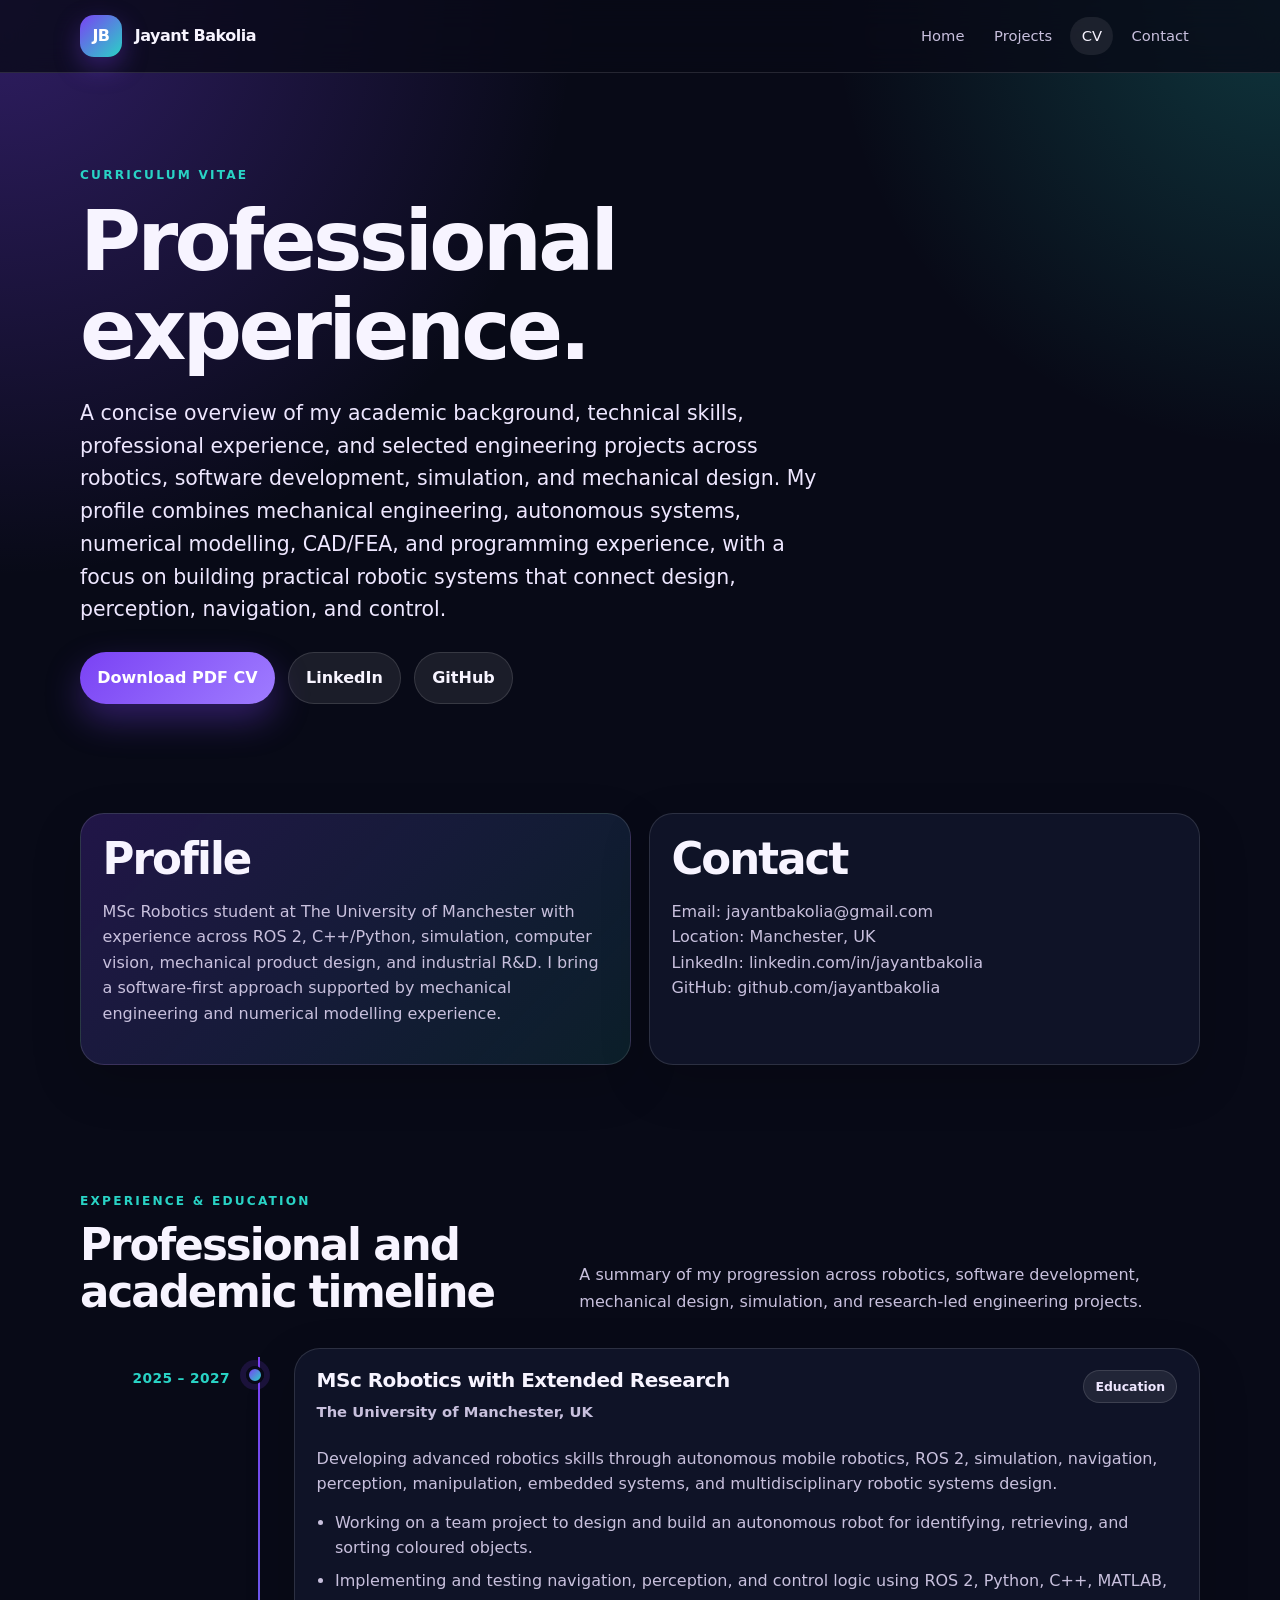
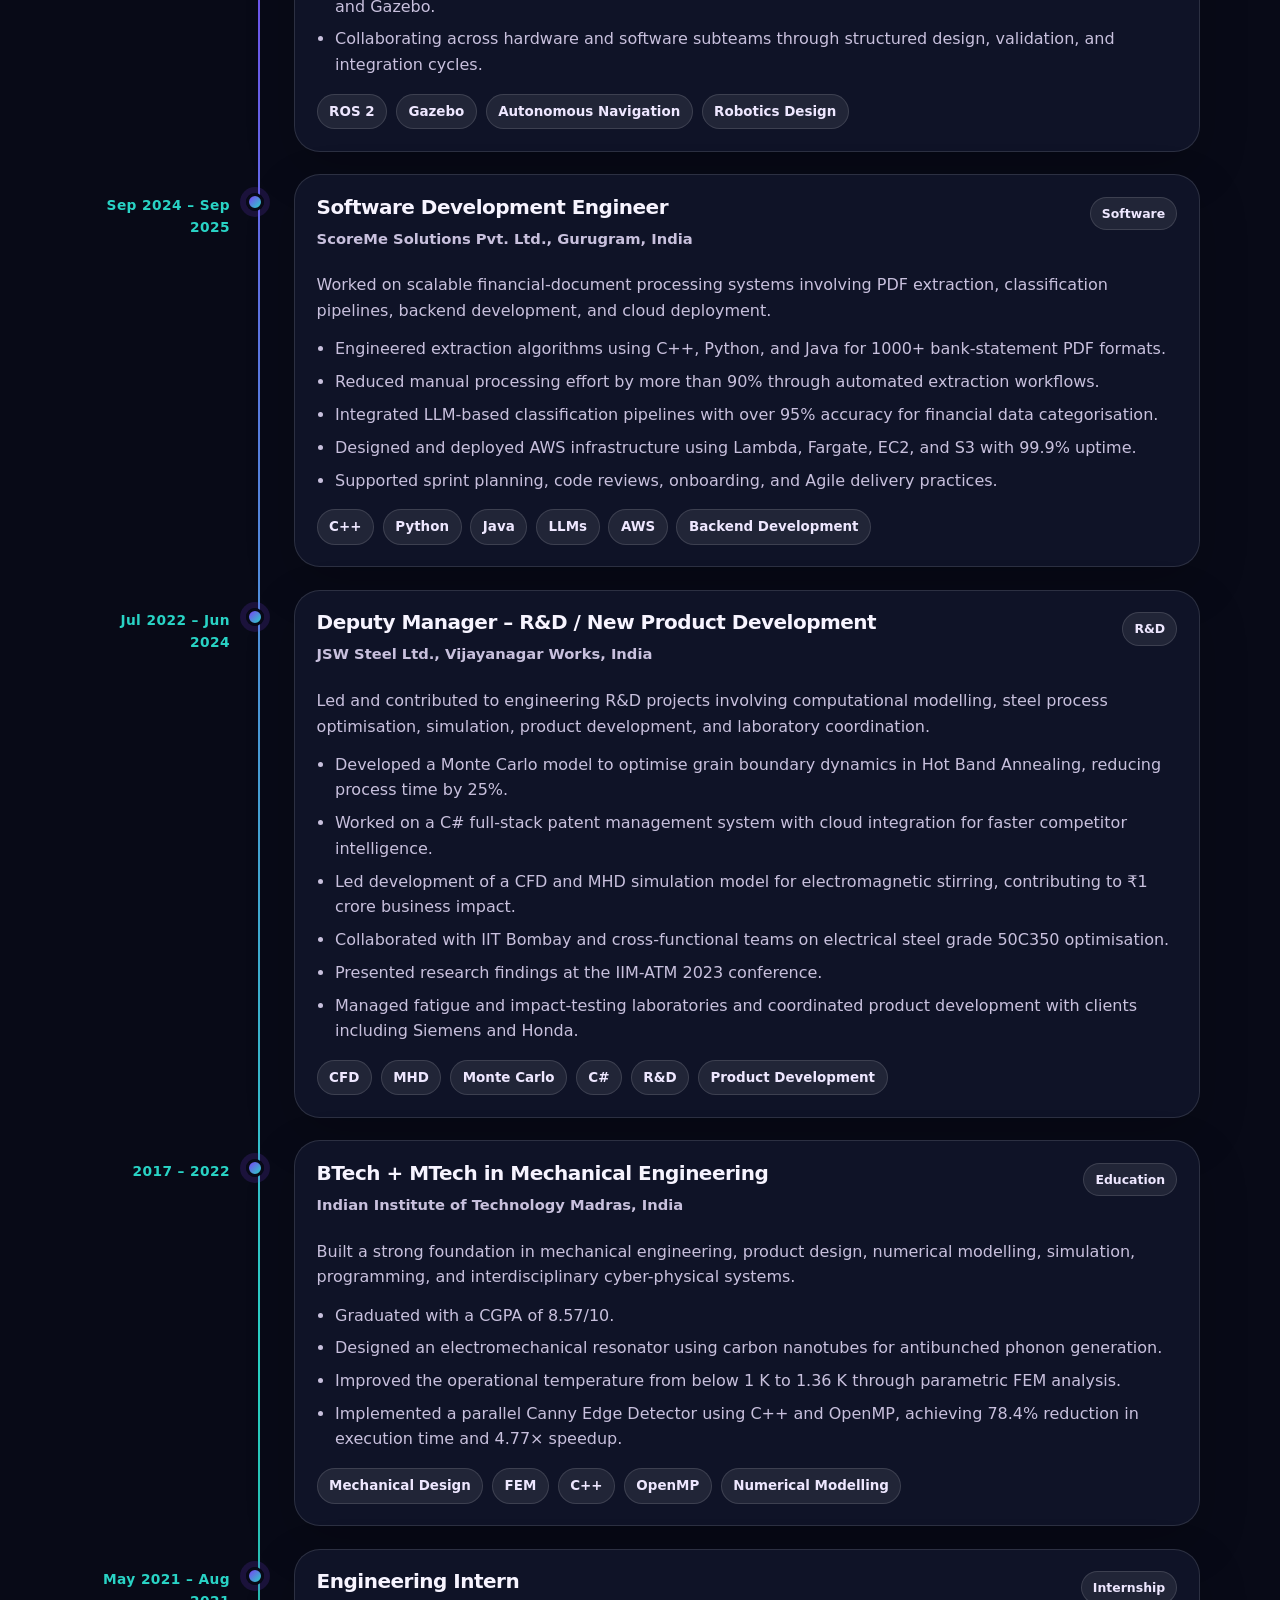
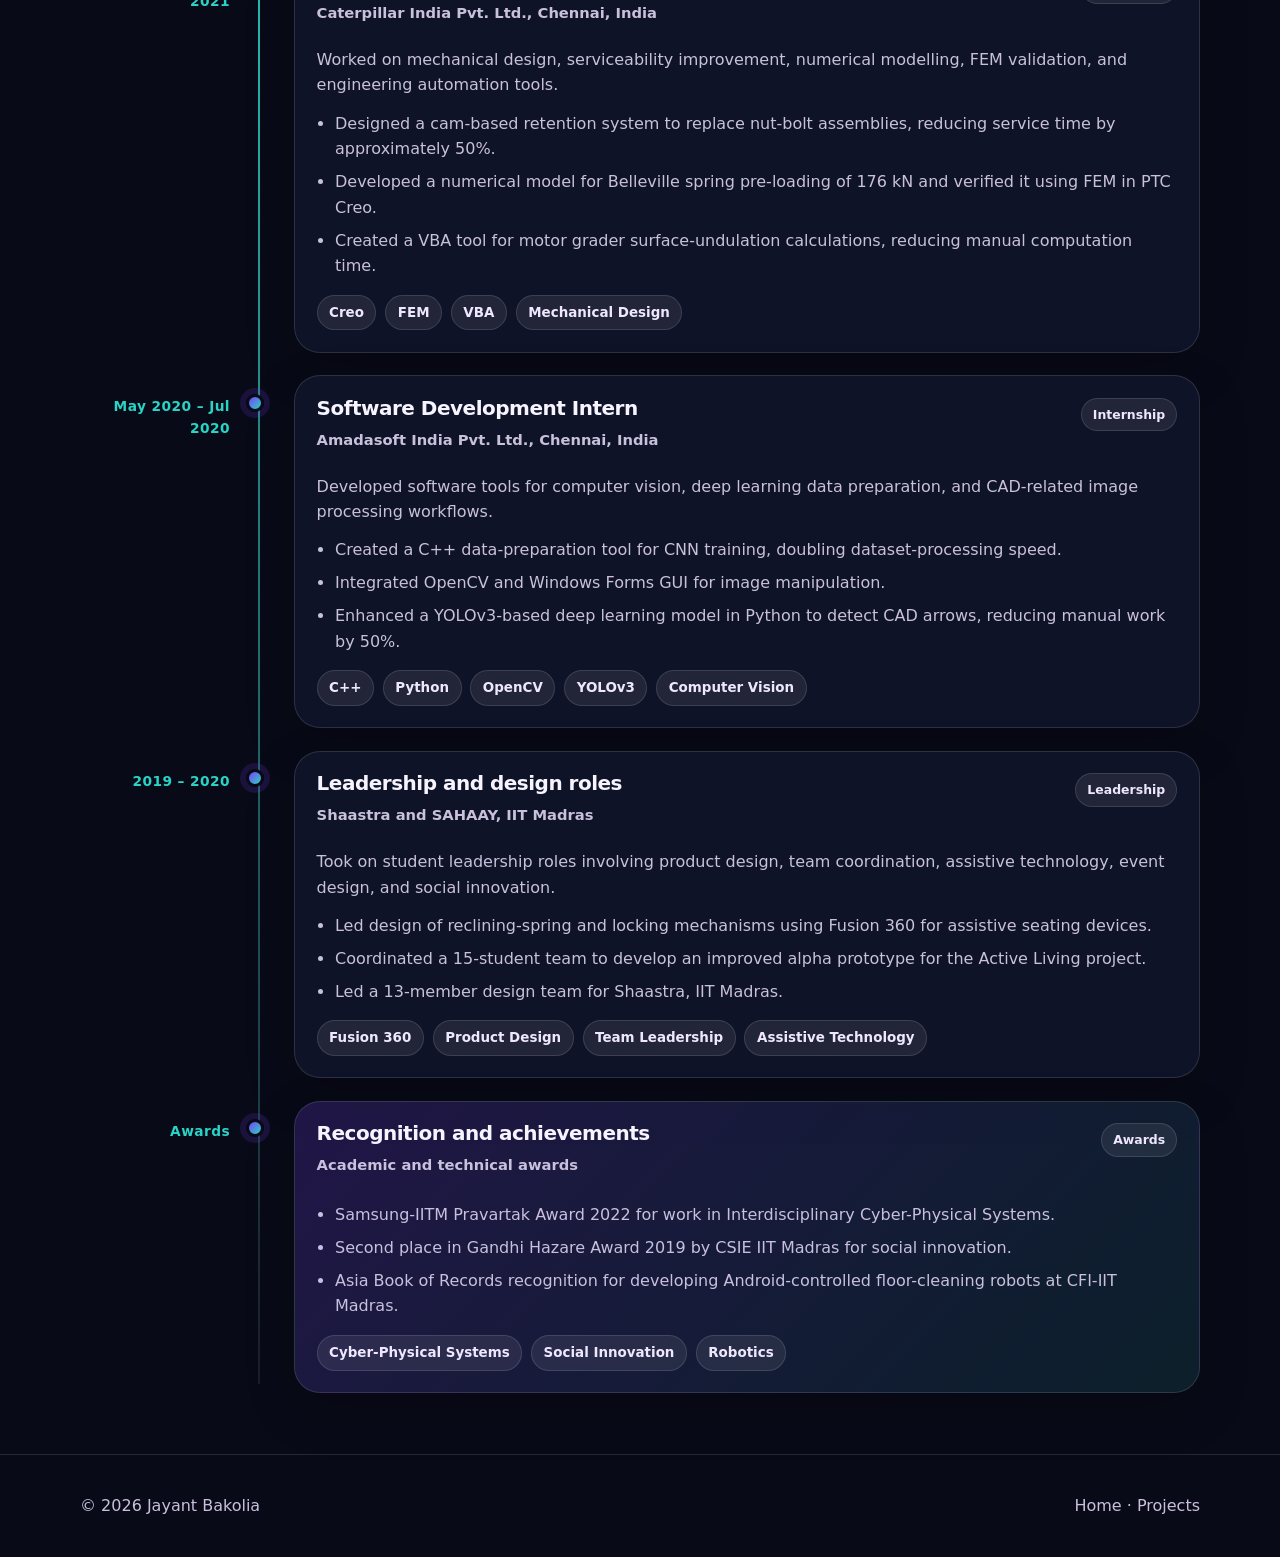
==== cv.html @ ffa07dc7 "Deploy final CPD portfolio website" ====
<!doctype html>
<html lang="en">
<head>
  <meta charset="utf-8" />
  <meta name="viewport" content="width=device-width, initial-scale=1" />
  <title>CV | Jayant Bakolia</title>
  <meta name="description" content="CV summary for Jayant Bakolia: MSc Robotics, ROS 2, C++, Python, simulation, mechanical engineering, and software development." />
  <link rel="stylesheet" href="assets/css/styles.css" />
</head>
<body>
  <a class="skip-link" href="#main">Skip to content</a>
  <header class="site-header"><div class="container navbar"><a class="brand" href="index.html"><span class="brand-mark">JB</span><span>Jayant Bakolia</span></a><button class="mobile-toggle" data-menu-toggle aria-expanded="false" aria-label="Open menu">Menu</button><nav class="nav-links" data-nav><a href="index.html">Home</a><a href="projects.html">Projects</a><a class="active" href="cv.html">CV</a><a href="index.html#contact">Contact</a></nav></div></header>
  <main id="main">
    <section class="hero"><div class="container"><p class="eyebrow">Curriculum Vitae</p><h1>Professional experience.</h1>
      <p class="lead">A concise overview of my academic background, technical skills, professional experience, and selected engineering projects across robotics, software development, simulation, and mechanical design. My profile combines mechanical engineering, autonomous systems, numerical modelling, CAD/FEA, and programming experience, with a focus on building practical robotic systems that connect design, perception, navigation, and control.</p>
      <div class="hero-actions">
        <a class="btn primary" href="assets/docs/Resume.pdf">Download PDF CV</a>
        <a class="btn secondary" href="https://www.linkedin.com/in/jayantbakolia" target="_blank" rel="noopener">LinkedIn</a>
        <a class="btn secondary" href="https://github.com/jazz1511" target="_blank" rel="noopener">GitHub</a>
      </div>
    </div></section>

    <section class="section"><div class="container grid two">
      <article class="card highlight"><h2>Profile</h2><p>MSc Robotics student at The University of Manchester with experience across ROS 2, C++/Python, simulation, computer vision, mechanical product design, and industrial R&D. I bring a software-first approach supported by mechanical engineering and numerical modelling experience.</p></article>
      <article class="card"><h2>Contact</h2><p>Email: <a href="mailto:jayantbakolia@gmail.com">jayantbakolia@gmail.com</a><br>Location: Manchester, UK<br>LinkedIn: <a href="https://www.linkedin.com/in/jayantbakolia" target="_blank" rel="noopener">linkedin.com/in/jayantbakolia</a><br>GitHub: <a href="https://github.com/jayantbakolia" target="_blank" rel="noopener">github.com/jayantbakolia</a></p></article>
    </div></section>

    <section class="section" id="timeline">
      <div class="container">
        <div class="section-header">
          <div>
            <p class="eyebrow">Experience & education</p>
            <h2>Professional and academic timeline</h2>
          </div>
          <p>
            A summary of my progression across robotics, software development,
            mechanical design, simulation, and research-led engineering projects.
          </p>
        </div>

        <div class="timeline-enhanced">

          <article class="timeline-entry">
            <div class="timeline-date">2025 – 2027</div>
            <div class="timeline-dot"></div>
            <div class="timeline-card">
              <div class="timeline-top">
                <div>
                  <h3>MSc Robotics with Extended Research</h3>
                  <p class="timeline-org">The University of Manchester, UK</p>
                </div>
                <span class="timeline-type">Education</span>
              </div>

              <p>
                Developing advanced robotics skills through autonomous mobile robotics,
                ROS 2, simulation, navigation, perception, manipulation, embedded systems,
                and multidisciplinary robotic systems design.
              </p>

              <ul>
                <li>Working on a team project to design and build an autonomous robot for identifying, retrieving, and sorting coloured objects.</li>
                <li>Implementing and testing navigation, perception, and control logic using ROS 2, Python, C++, MATLAB, and Gazebo.</li>
                <li>Collaborating across hardware and software subteams through structured design, validation, and integration cycles.</li>
              </ul>

              <div class="tag-list">
                <span class="tag">ROS 2</span>
                <span class="tag">Gazebo</span>
                <span class="tag">Autonomous Navigation</span>
                <span class="tag">Robotics Design</span>
              </div>
            </div>
          </article>

          <article class="timeline-entry">
            <div class="timeline-date">Sep 2024 – Sep 2025</div>
            <div class="timeline-dot"></div>
            <div class="timeline-card">
              <div class="timeline-top">
                <div>
                  <h3>Software Development Engineer</h3>
                  <p class="timeline-org">ScoreMe Solutions Pvt. Ltd., Gurugram, India</p>
                </div>
                <span class="timeline-type">Software</span>
              </div>

              <p>
                Worked on scalable financial-document processing systems involving PDF
                extraction, classification pipelines, backend development, and cloud deployment.
              </p>

              <ul>
                <li>Engineered extraction algorithms using C++, Python, and Java for 1000+ bank-statement PDF formats.</li>
                <li>Reduced manual processing effort by more than 90% through automated extraction workflows.</li>
                <li>Integrated LLM-based classification pipelines with over 95% accuracy for financial data categorisation.</li>
                <li>Designed and deployed AWS infrastructure using Lambda, Fargate, EC2, and S3 with 99.9% uptime.</li>
                <li>Supported sprint planning, code reviews, onboarding, and Agile delivery practices.</li>
              </ul>

              <div class="tag-list">
                <span class="tag">C++</span>
                <span class="tag">Python</span>
                <span class="tag">Java</span>
                <span class="tag">LLMs</span>
                <span class="tag">AWS</span>
                <span class="tag">Backend Development</span>
              </div>
            </div>
          </article>

          <article class="timeline-entry">
            <div class="timeline-date">Jul 2022 – Jun 2024</div>
            <div class="timeline-dot"></div>
            <div class="timeline-card">
              <div class="timeline-top">
                <div>
                  <h3>Deputy Manager – R&D / New Product Development</h3>
                  <p class="timeline-org">JSW Steel Ltd., Vijayanagar Works, India</p>
                </div>
                <span class="timeline-type">R&D</span>
              </div>

              <p>
                Led and contributed to engineering R&D projects involving computational
                modelling, steel process optimisation, simulation, product development,
                and laboratory coordination.
              </p>

              <ul>
                <li>Developed a Monte Carlo model to optimise grain boundary dynamics in Hot Band Annealing, reducing process time by 25%.</li>
                <li>Worked on a C# full-stack patent management system with cloud integration for faster competitor intelligence.</li>
                <li>Led development of a CFD and MHD simulation model for electromagnetic stirring, contributing to ₹1 crore business impact.</li>
                <li>Collaborated with IIT Bombay and cross-functional teams on electrical steel grade 50C350 optimisation.</li>
                <li>Presented research findings at the IIM-ATM 2023 conference.</li>
                <li>Managed fatigue and impact-testing laboratories and coordinated product development with clients including Siemens and Honda.</li>
              </ul>

              <div class="tag-list">
                <span class="tag">CFD</span>
                <span class="tag">MHD</span>
                <span class="tag">Monte Carlo</span>
                <span class="tag">C#</span>
                <span class="tag">R&D</span>
                <span class="tag">Product Development</span>
              </div>
            </div>
          </article>

          <article class="timeline-entry">
            <div class="timeline-date">2017 – 2022</div>
            <div class="timeline-dot"></div>
            <div class="timeline-card">
              <div class="timeline-top">
                <div>
                  <h3>BTech + MTech in Mechanical Engineering</h3>
                  <p class="timeline-org">Indian Institute of Technology Madras, India</p>
                </div>
                <span class="timeline-type">Education</span>
              </div>

              <p>
                Built a strong foundation in mechanical engineering, product design,
                numerical modelling, simulation, programming, and interdisciplinary
                cyber-physical systems.
              </p>

              <ul>
                <li>Graduated with a CGPA of 8.57/10.</li>
                <li>Designed an electromechanical resonator using carbon nanotubes for antibunched phonon generation.</li>
                <li>Improved the operational temperature from below 1 K to 1.36 K through parametric FEM analysis.</li>
                <li>Implemented a parallel Canny Edge Detector using C++ and OpenMP, achieving 78.4% reduction in execution time and 4.77× speedup.</li>
              </ul>

              <div class="tag-list">
                <span class="tag">Mechanical Design</span>
                <span class="tag">FEM</span>
                <span class="tag">C++</span>
                <span class="tag">OpenMP</span>
                <span class="tag">Numerical Modelling</span>
              </div>
            </div>
          </article>

          <article class="timeline-entry">
            <div class="timeline-date">May 2021 – Aug 2021</div>
            <div class="timeline-dot"></div>
            <div class="timeline-card">
              <div class="timeline-top">
                <div>
                  <h3>Engineering Intern</h3>
                  <p class="timeline-org">Caterpillar India Pvt. Ltd., Chennai, India</p>
                </div>
                <span class="timeline-type">Internship</span>
              </div>

              <p>
                Worked on mechanical design, serviceability improvement, numerical modelling,
                FEM validation, and engineering automation tools.
              </p>

              <ul>
                <li>Designed a cam-based retention system to replace nut-bolt assemblies, reducing service time by approximately 50%.</li>
                <li>Developed a numerical model for Belleville spring pre-loading of 176 kN and verified it using FEM in PTC Creo.</li>
                <li>Created a VBA tool for motor grader surface-undulation calculations, reducing manual computation time.</li>
              </ul>

              <div class="tag-list">
                <span class="tag">Creo</span>
                <span class="tag">FEM</span>
                <span class="tag">VBA</span>
                <span class="tag">Mechanical Design</span>
              </div>
            </div>
          </article>

          <article class="timeline-entry">
            <div class="timeline-date">May 2020 – Jul 2020</div>
            <div class="timeline-dot"></div>
            <div class="timeline-card">
              <div class="timeline-top">
                <div>
                  <h3>Software Development Intern</h3>
                  <p class="timeline-org">Amadasoft India Pvt. Ltd., Chennai, India</p>
                </div>
                <span class="timeline-type">Internship</span>
              </div>

              <p>
                Developed software tools for computer vision, deep learning data preparation,
                and CAD-related image processing workflows.
              </p>

              <ul>
                <li>Created a C++ data-preparation tool for CNN training, doubling dataset-processing speed.</li>
                <li>Integrated OpenCV and Windows Forms GUI for image manipulation.</li>
                <li>Enhanced a YOLOv3-based deep learning model in Python to detect CAD arrows, reducing manual work by 50%.</li>
              </ul>

              <div class="tag-list">
                <span class="tag">C++</span>
                <span class="tag">Python</span>
                <span class="tag">OpenCV</span>
                <span class="tag">YOLOv3</span>
                <span class="tag">Computer Vision</span>
              </div>
            </div>
          </article>

          <article class="timeline-entry">
            <div class="timeline-date">2019 – 2020</div>
            <div class="timeline-dot"></div>
            <div class="timeline-card">
              <div class="timeline-top">
                <div>
                  <h3>Leadership and design roles</h3>
                  <p class="timeline-org">Shaastra and SAHAAY, IIT Madras</p>
                </div>
                <span class="timeline-type">Leadership</span>
              </div>

              <p>
                Took on student leadership roles involving product design, team coordination,
                assistive technology, event design, and social innovation.
              </p>

              <ul>
                <li>Led design of reclining-spring and locking mechanisms using Fusion 360 for assistive seating devices.</li>
                <li>Coordinated a 15-student team to develop an improved alpha prototype for the Active Living project.</li>
                <li>Led a 13-member design team for Shaastra, IIT Madras.</li>
              </ul>

              <div class="tag-list">
                <span class="tag">Fusion 360</span>
                <span class="tag">Product Design</span>
                <span class="tag">Team Leadership</span>
                <span class="tag">Assistive Technology</span>
              </div>
            </div>
          </article>

          <article class="timeline-entry">
            <div class="timeline-date">Awards</div>
            <div class="timeline-dot"></div>
            <div class="timeline-card highlight">
              <div class="timeline-top">
                <div>
                  <h3>Recognition and achievements</h3>
                  <p class="timeline-org">Academic and technical awards</p>
                </div>
                <span class="timeline-type">Awards</span>
              </div>

              <ul>
                <li>Samsung-IITM Pravartak Award 2022 for work in Interdisciplinary Cyber-Physical Systems.</li>
                <li>Second place in Gandhi Hazare Award 2019 by CSIE IIT Madras for social innovation.</li>
                <li>Asia Book of Records recognition for developing Android-controlled floor-cleaning robots at CFI-IIT Madras.</li>
              </ul>

              <div class="tag-list">
                <span class="tag">Cyber-Physical Systems</span>
                <span class="tag">Social Innovation</span>
                <span class="tag">Robotics</span>
              </div>
            </div>
          </article>

        </div>
      </div>
    </section>
  
  </main>
  <footer class="footer"><div class="container footer-grid"><span>© 2026 Jayant Bakolia</span><span><a href="index.html">Home</a> · <a href="projects.html">Projects</a></span></div></footer>
  <script src="assets/js/main.js"></script>
</body>
</html>
---- assets/css/styles.css ----
:root {
  --bg: #080A17;
  --panel: #11162B;
  --panel-2: #171D36;
  --text: #F7F4FF;
  --muted: #C8C0DD;
  --soft: #EEE7FF;
  --accent: #7A42F4;
  --accent-2: #29D3C5;
  --accent-3: #FF5C8A;
  --border: rgba(255,255,255,0.12);
  --shadow: 0 24px 70px rgba(0,0,0,0.35);
}

* {
  box-sizing: border-box;
}

html {
  scroll-behavior: smooth;
}

body {
  margin: 0;
  font-family: Inter, ui-sans-serif, system-ui, -apple-system, BlinkMacSystemFont, "Segoe UI", sans-serif;
  background:
    radial-gradient(circle at top left, rgba(122,66,244,0.35), transparent 36rem),
    radial-gradient(circle at top right, rgba(41,211,197,0.22), transparent 28rem),
    var(--bg);
  color: var(--text);
  line-height: 1.6;
}

a {
  color: inherit;
  text-decoration: none;
}

img,
video {
  max-width: 100%;
  display: block;
}

.container {
  width: min(1120px, calc(100% - 40px));
  margin: 0 auto;
}

.skip-link {
  position: absolute;
  left: -999px;
  top: 0;
  background: var(--accent);
  padding: 0.6rem 1rem;
  z-index: 100;
}

.skip-link:focus {
  left: 1rem;
  top: 1rem;
}

/* ================= HEADER ================= */

.site-header {
  position: sticky;
  top: 0;
  z-index: 40;
  backdrop-filter: blur(16px);
  background: rgba(8, 10, 23, 0.78);
  border-bottom: 1px solid var(--border);
}

.navbar {
  display: flex;
  align-items: center;
  justify-content: space-between;
  min-height: 72px;
  gap: 1rem;
}

.brand {
  display: flex;
  align-items: center;
  gap: 0.8rem;
  font-weight: 800;
  letter-spacing: -0.03em;
}

.brand-mark {
  width: 42px;
  height: 42px;
  display: grid;
  place-items: center;
  border-radius: 14px;
  background: linear-gradient(135deg, var(--accent), var(--accent-2));
  color: #fff;
  box-shadow: 0 10px 26px rgba(122,66,244,.35);
}

.nav-links {
  display: flex;
  align-items: center;
  gap: 0.45rem;
  color: var(--muted);
  font-size: 0.92rem;
}

.nav-links a {
  padding: .45rem .7rem;
  border-radius: 999px;
}

.nav-links a:hover,
.nav-links a.active {
  background: rgba(255,255,255,0.08);
  color: var(--text);
}

.mobile-toggle {
  display: none;
  border: 0;
  color: var(--text);
  background: rgba(255,255,255,.08);
  padding: .7rem .8rem;
  border-radius: 12px;
}

/* ================= TYPOGRAPHY ================= */

.eyebrow {
  display: inline-block;
  color: var(--accent-2);
  text-transform: uppercase;
  letter-spacing: .18em;
  font-weight: 800;
  font-size: .76rem;
  margin: 0 0 .7rem;
}

h1,
h2,
h3 {
  line-height: 1.08;
  margin: 0 0 1rem;
  letter-spacing: -0.045em;
}

h1 {
  font-size: clamp(3rem, 6.5vw, 5.4rem);
  max-width: 900px;
}

h2 {
  font-size: clamp(2rem, 3.4vw, 3rem);
  max-width: 560px;
}

h3 {
  font-size: 1.25rem;
  letter-spacing: -0.025em;
}

.lead {
  color: var(--soft);
  font-size: clamp(1.05rem, 1.7vw, 1.28rem);
  max-width: 760px;
}

/* ================= HERO ================= */

.hero {
  padding: 5.5rem 0 3rem;
}

.hero-grid {
  display: grid;
  grid-template-columns: 1.25fr .75fr;
  gap: 3rem;
  align-items: center;
}

.hero-actions,
.card-actions,
.button-row {
  display: flex;
  flex-wrap: wrap;
  gap: .8rem;
  margin-top: 1.6rem;
}

.btn {
  display: inline-flex;
  align-items: center;
  justify-content: center;
  gap: .5rem;
  min-height: 44px;
  padding: .78rem 1.08rem;
  border-radius: 999px;
  border: 1px solid var(--border);
  font-weight: 750;
  transition: .2s ease;
}

.btn.primary {
  background: linear-gradient(135deg, var(--accent), #9F7CFF);
  color: #fff;
  border: 0;
  box-shadow: 0 16px 35px rgba(122,66,244,.35);
}

.btn.secondary {
  background: rgba(255,255,255,.08);
  color: var(--text);
}

.btn.ghost {
  color: var(--muted);
  background: transparent;
}

.btn:hover {
  transform: translateY(-2px);
}

/* ================= PROFILE CARD ================= */

.profile-card {
  background: linear-gradient(180deg, rgba(255,255,255,.12), rgba(255,255,255,.04));
  padding: 1rem;
  border: 1px solid var(--border);
  border-radius: 32px;
  box-shadow: var(--shadow);
}

.profile-card img {
  border-radius: 26px;
  aspect-ratio: 1;
  object-fit: cover;
  background: var(--panel);
}

.profile-meta {
  display: grid;
  grid-template-columns: repeat(2, 1fr);
  gap: .7rem;
  margin-top: .9rem;
}

.meta-pill {
  padding: .75rem;
  border-radius: 18px;
  background: rgba(255,255,255,.08);
  border: 1px solid var(--border);
}

.meta-pill strong {
  display: block;
  font-size: 1.18rem;
}

.meta-pill span {
  color: var(--muted);
  font-size: .84rem;
}

/* ================= SECTIONS ================= */

.section {
  padding: 3.8rem 0;
}

.section:first-of-type {
  padding-top: 4.5rem;
}

.section-header {
  display: grid;
  grid-template-columns: minmax(260px, 0.8fr) minmax(320px, 1.1fr);
  align-items: end;
  gap: 3rem;
  margin-bottom: 2rem;
}

.section-header h2 {
  margin-bottom: 0;
}

.section-header > p,
.section-header .section-copy {
  max-width: 620px;
  color: var(--muted);
  margin: 0;
  font-size: 1rem;
  line-height: 1.7;
}

.section-header .eyebrow {
  color: var(--accent-2);
  font-size: .76rem;
  margin-bottom: .65rem;
}

/* ================= GRIDS AND CARDS ================= */

.grid {
  display: grid;
  gap: 1.1rem;
}

.grid.two {
  grid-template-columns: repeat(2, minmax(0, 1fr));
}

.grid.three {
  grid-template-columns: repeat(3, minmax(0, 1fr));
}

.card {
  background: rgba(17,22,43,0.84);
  border: 1px solid var(--border);
  border-radius: 24px;
  padding: 1.35rem;
  box-shadow: 0 18px 50px rgba(0,0,0,.18);
}

.card.highlight {
  background: linear-gradient(135deg, rgba(122,66,244,.22), rgba(41,211,197,.11));
}

.card p {
  color: var(--muted);
  margin-top: .4rem;
}

.card ul {
  color: var(--muted);
  padding-left: 1.15rem;
}

.card h3 {
  margin-bottom: .9rem;
}

/* ================= TAGS / SKILLS ================= */

.tag-list {
  display: flex;
  flex-wrap: wrap;
  gap: .55rem;
  margin-top: 1rem;
}

.tag {
  display: inline-flex;
  align-items: center;
  padding: .38rem .72rem;
  border-radius: 999px;
  background: rgba(255,255,255,.08);
  color: var(--soft);
  border: 1px solid var(--border);
  font-size: .84rem;
  font-weight: 650;
}

/* ================= PROJECT CARDS ================= */

.project-card {
  padding: 0;
  overflow: hidden;
}

.project-card img,
.project-card video {
  width: 100%;
  aspect-ratio: 16/9;
  object-fit: cover;
  background: #0E1328;
}

.project-card .content {
  padding: 1.25rem;
}

.project-card .mini-meta {
  display: flex;
  flex-wrap: wrap;
  gap: .45rem;
  margin: .8rem 0;
}

.mini-meta span {
  background: rgba(41,211,197,.12);
  color: #CFFFFB;
  padding: .3rem .56rem;
  border-radius: 999px;
  font-size: .8rem;
}

/* ================= TIMELINE ================= */

.timeline {
  position: relative;
  padding-left: 1.3rem;
}

.timeline::before {
  content: "";
  position: absolute;
  left: 0;
  top: .4rem;
  bottom: .4rem;
  width: 2px;
  background: linear-gradient(var(--accent), var(--accent-2));
}

.timeline-item {
  margin: 0 0 1.2rem;
  padding-left: 1rem;
}

.timeline-item::marker {
  color: var(--accent);
}

/* ================= ENHANCED TIMELINE ================= */

.timeline-enhanced {
  position: relative;
  display: grid;
  gap: 1.4rem;
  margin-top: 2rem;
}

.timeline-enhanced::before {
  content: "";
  position: absolute;
  left: 178px;
  top: 0.6rem;
  bottom: 0.6rem;
  width: 2px;
  background: linear-gradient(
    180deg,
    var(--accent),
    var(--accent-2),
    rgba(255,255,255,0.08)
  );
}

.timeline-entry {
  position: relative;
  display: grid;
  grid-template-columns: 150px 32px 1fr;
  gap: 1rem;
  align-items: start;
}

.timeline-date {
  color: var(--accent-2);
  font-size: 0.86rem;
  font-weight: 800;
  letter-spacing: 0.03em;
  padding-top: 1.2rem;
  text-align: right;
}

.timeline-dot {
  position: relative;
  width: 18px;
  height: 18px;
  margin-top: 1.15rem;
  border-radius: 50%;
  background: linear-gradient(135deg, var(--accent), var(--accent-2));
  border: 3px solid var(--bg);
  box-shadow: 0 0 0 6px rgba(122,66,244,0.16);
  z-index: 2;
}

.timeline-card {
  background: rgba(17,22,43,0.84);
  border: 1px solid var(--border);
  border-radius: 26px;
  padding: 1.35rem;
  box-shadow: 0 18px 50px rgba(0,0,0,.18);
}

.timeline-card.highlight {
  background: linear-gradient(135deg, rgba(122,66,244,.22), rgba(41,211,197,.11));
}

.timeline-top {
  display: flex;
  justify-content: space-between;
  align-items: flex-start;
  gap: 1rem;
  margin-bottom: 0.6rem;
}

.timeline-top h3 {
  margin-bottom: 0.25rem;
}

.timeline-org {
  margin: 0;
  color: var(--accent-2);
  font-size: 0.92rem;
  font-weight: 650;
}

.timeline-type {
  display: inline-flex;
  align-items: center;
  white-space: nowrap;
  padding: 0.35rem 0.7rem;
  border-radius: 999px;
  background: rgba(255,255,255,0.08);
  border: 1px solid var(--border);
  color: var(--soft);
  font-size: 0.78rem;
  font-weight: 750;
}

.timeline-card p {
  color: var(--muted);
  margin: 0.5rem 0 0.8rem;
}

.timeline-card ul {
  margin: 0.8rem 0 0;
  padding-left: 1.15rem;
  color: var(--muted);
}

.timeline-card li {
  margin-bottom: 0.45rem;
}

.timeline-card .tag-list {
  margin-top: 1rem;
}

/* Mobile timeline */
@media (max-width: 760px) {
  .timeline-enhanced::before {
    left: 8px;
  }

  .timeline-entry {
    grid-template-columns: 22px 1fr;
    gap: 0.8rem;
  }

  .timeline-date {
    grid-column: 2;
    text-align: left;
    padding-top: 0;
    margin-bottom: -0.4rem;
  }

  .timeline-dot {
    grid-column: 1;
    grid-row: 1 / span 2;
    width: 16px;
    height: 16px;
    margin-top: 0.2rem;
  }

  .timeline-card {
    grid-column: 2;
    padding: 1.1rem;
    border-radius: 22px;
  }

  .timeline-top {
    flex-direction: column;
    gap: 0.6rem;
  }

  .timeline-type {
    width: fit-content;
  }
}

/* ================= MEDIA / EVIDENCE ================= */

.media-grid {
  display: grid;
  grid-template-columns: 1.1fr .9fr;
  gap: 1rem;
  align-items: start;
}

.media-frame {
  background: rgba(255,255,255,.06);
  border: 1px solid var(--border);
  border-radius: 24px;
  overflow: hidden;
}

.media-caption {
  padding: .75rem .9rem;
  color: var(--muted);
  font-size: .9rem;
}

.evidence-list {
  display: grid;
  gap: .7rem;
}

.evidence-link {
  padding: .8rem 1rem;
  border: 1px solid var(--border);
  border-radius: 16px;
  background: rgba(255,255,255,.06);
  color: var(--soft);
}

.evidence-link:hover {
  border-color: rgba(41,211,197,.55);
}

/* ================= TABLES ================= */

.table-wrap {
  overflow: auto;
  border: 1px solid var(--border);
  border-radius: 22px;
}

table {
  width: 100%;
  border-collapse: collapse;
  min-width: 760px;
}

th,
td {
  padding: 1rem;
  text-align: left;
  border-bottom: 1px solid var(--border);
  vertical-align: top;
}

th {
  background: rgba(255,255,255,.08);
  color: var(--soft);
}

td {
  color: var(--muted);
}

/* ================= FOOTER ================= */

.footer {
  padding: 2.4rem 0;
  border-top: 1px solid var(--border);
  color: var(--muted);
}

.footer-grid {
  display: flex;
  justify-content: space-between;
  gap: 1rem;
  flex-wrap: wrap;
}

.small {
  font-size: .92rem;
  color: var(--muted);
}

.notice {
  border-left: 4px solid var(--accent-2);
  background: rgba(41,211,197,.08);
  padding: 1rem;
  border-radius: 16px;
  color: var(--soft);
}

/* ================= RESPONSIVE ================= */

@media (max-width: 900px) {
  .hero {
    padding-top: 3.8rem;
  }

  .hero-grid,
  .grid.two,
  .grid.three,
  .media-grid {
    grid-template-columns: 1fr;
  }

  .section {
    padding: 3rem 0;
  }

  .section-header {
    grid-template-columns: 1fr;
    gap: 1rem;
    margin-bottom: 1.5rem;
  }

  h1 {
    font-size: clamp(2.6rem, 12vw, 4rem);
  }

  h2 {
    font-size: clamp(2rem, 8vw, 2.7rem);
  }

  .mobile-toggle {
    display: inline-flex;
  }

  .nav-links {
    display: none;
    position: absolute;
    top: 72px;
    left: 18px;
    right: 18px;
    flex-direction: column;
    align-items: stretch;
    padding: 1rem;
    border: 1px solid var(--border);
    background: rgba(8,10,23,.96);
    border-radius: 22px;
  }

  .nav-links.open {
    display: flex;
  }
}

@media (max-width: 560px) {
  .container {
    width: min(100% - 28px, 1120px);
  }

  .hero {
    padding: 3rem 0 2rem;
  }

  .section {
    padding: 2.6rem 0;
  }

  .card {
    padding: 1.1rem;
    border-radius: 20px;
  }

  .profile-meta {
    grid-template-columns: 1fr;
  }

  .btn {
    width: 100%;
  }
}
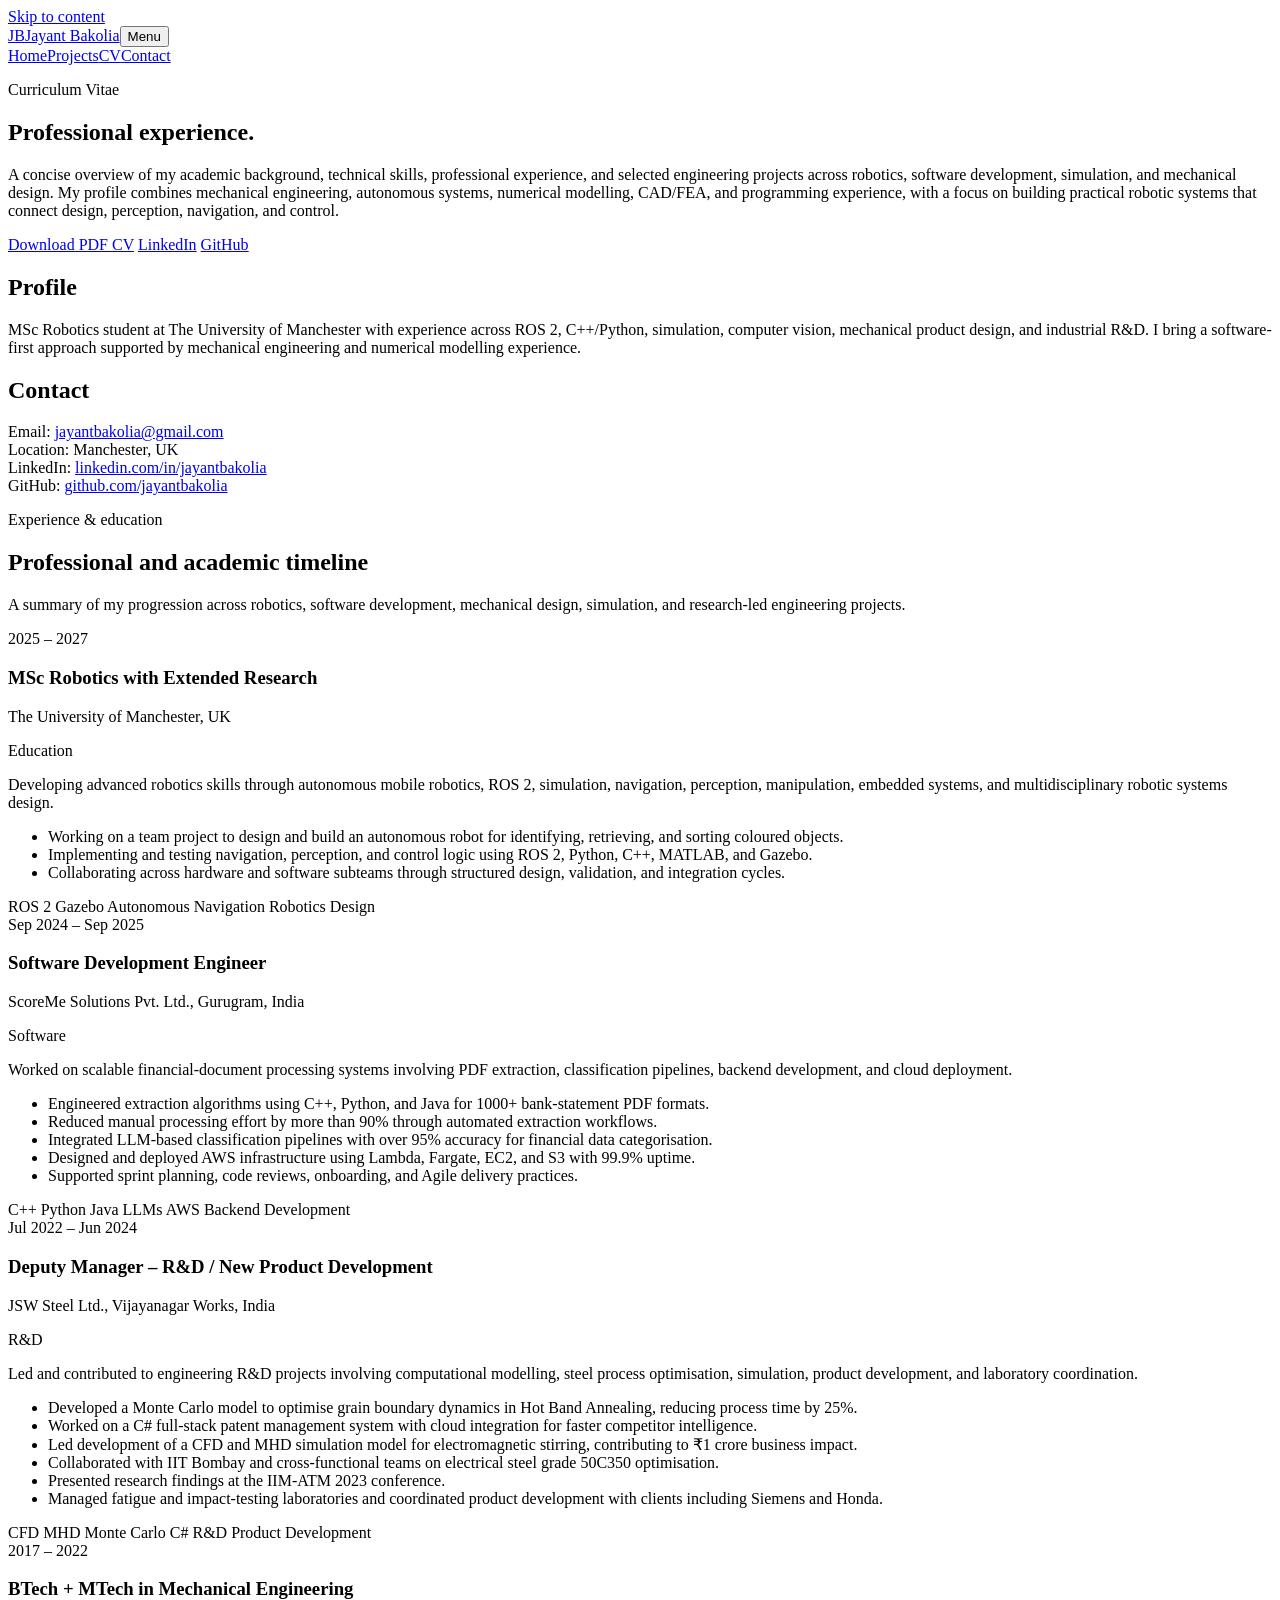
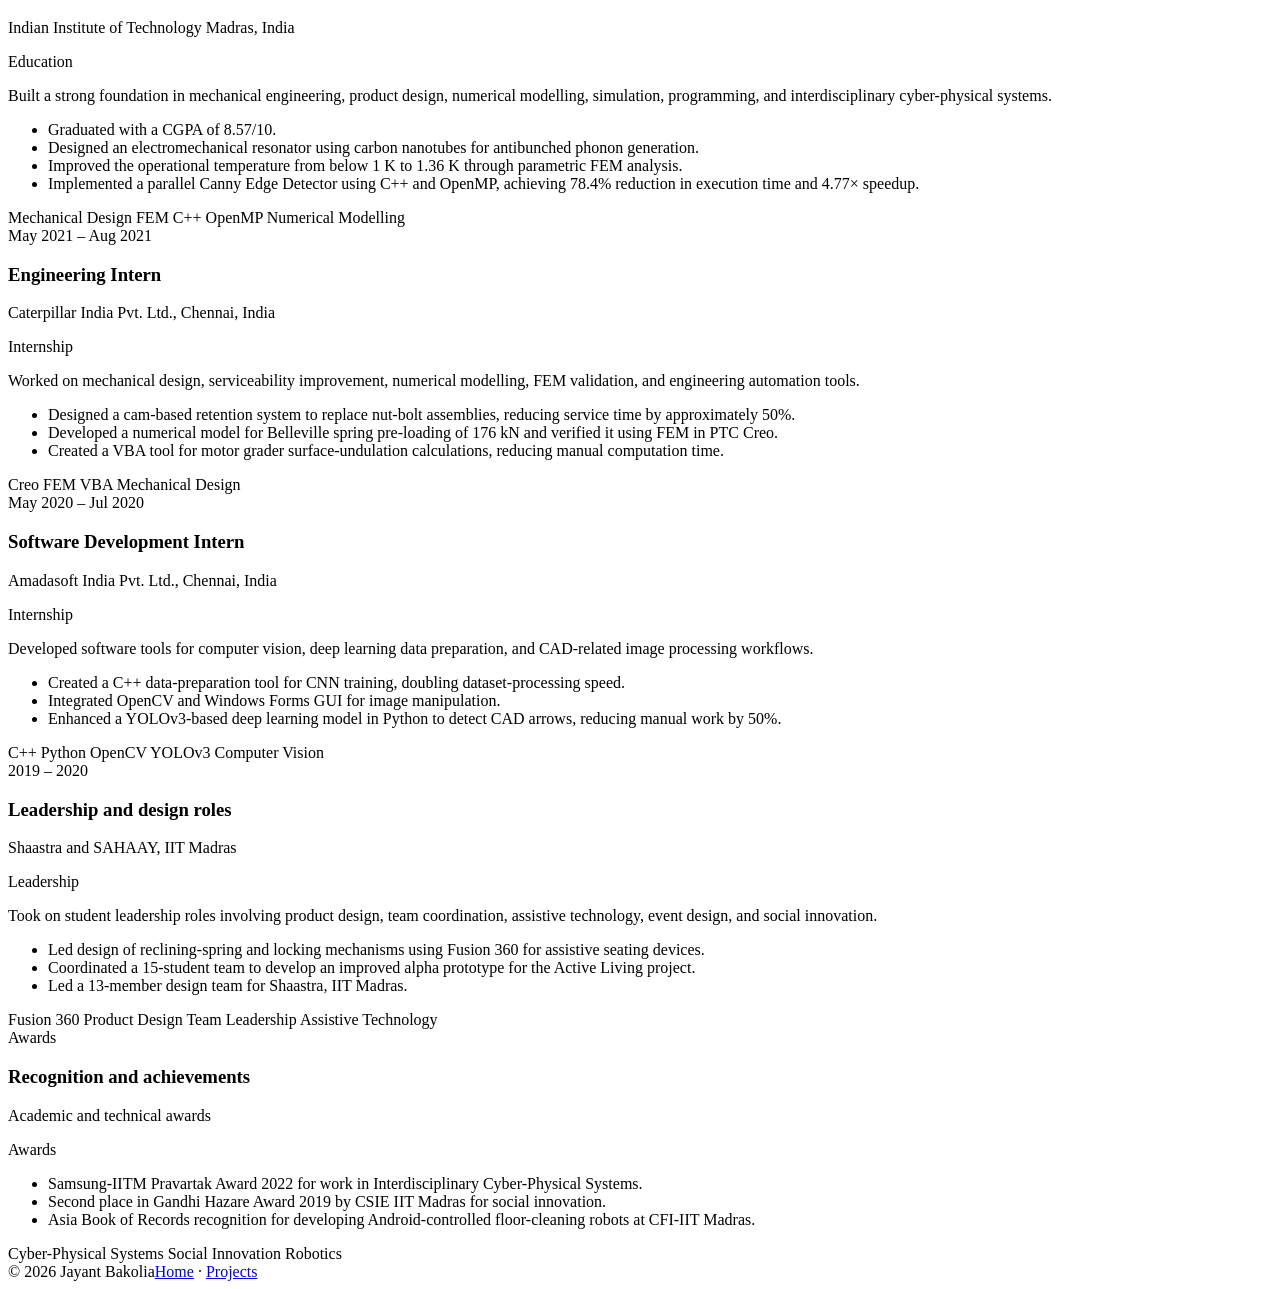
==== commit 983d690f: "Force refresh CSS cache" ====
--- a/cv.html
+++ b/cv.html
@@ -5,7 +5,7 @@
   <meta name="viewport" content="width=device-width, initial-scale=1" />
   <title>CV | Jayant Bakolia</title>
   <meta name="description" content="CV summary for Jayant Bakolia: MSc Robotics, ROS 2, C++, Python, simulation, mechanical engineering, and software development." />
-  <link rel="stylesheet" href="assets/css/styles.css" />
+  <link rel="stylesheet" href="assets/css/style.css?v=3">
 </head>
 <body>
   <a class="skip-link" href="#main">Skip to content</a>
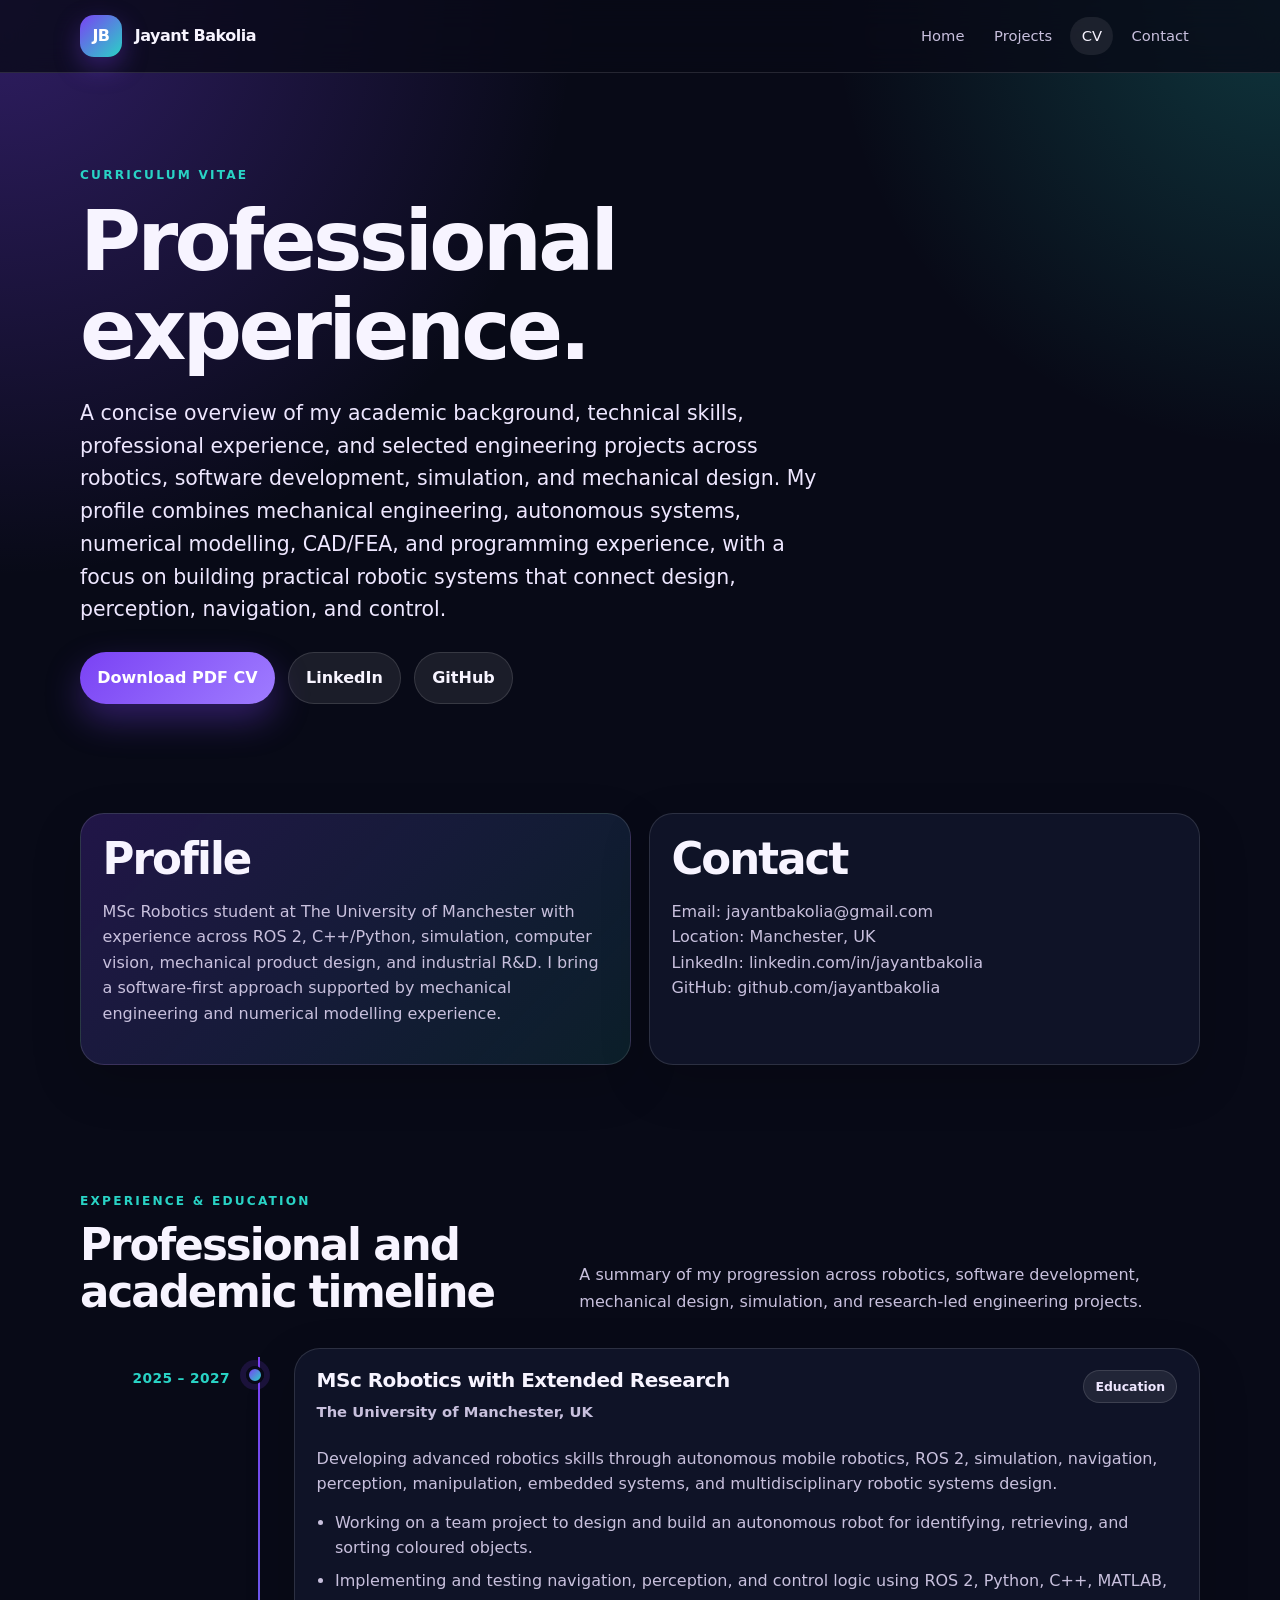
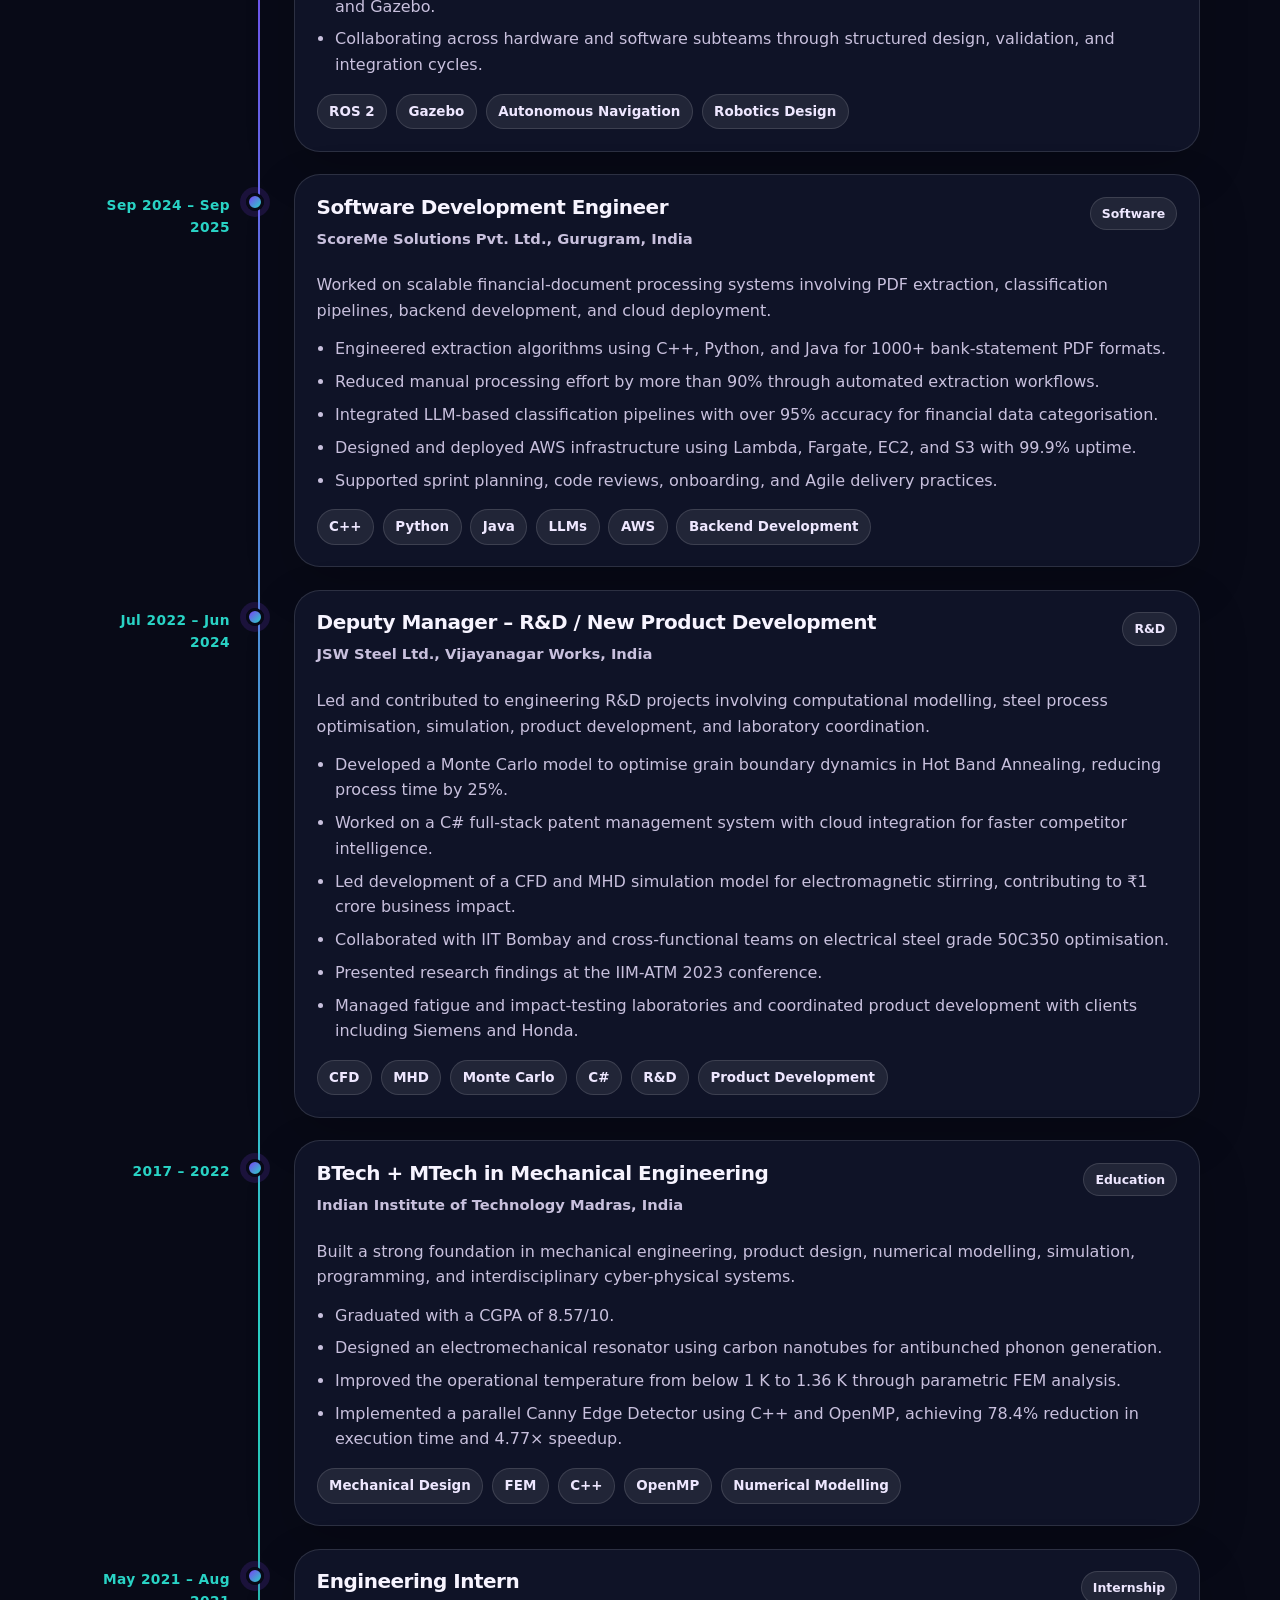
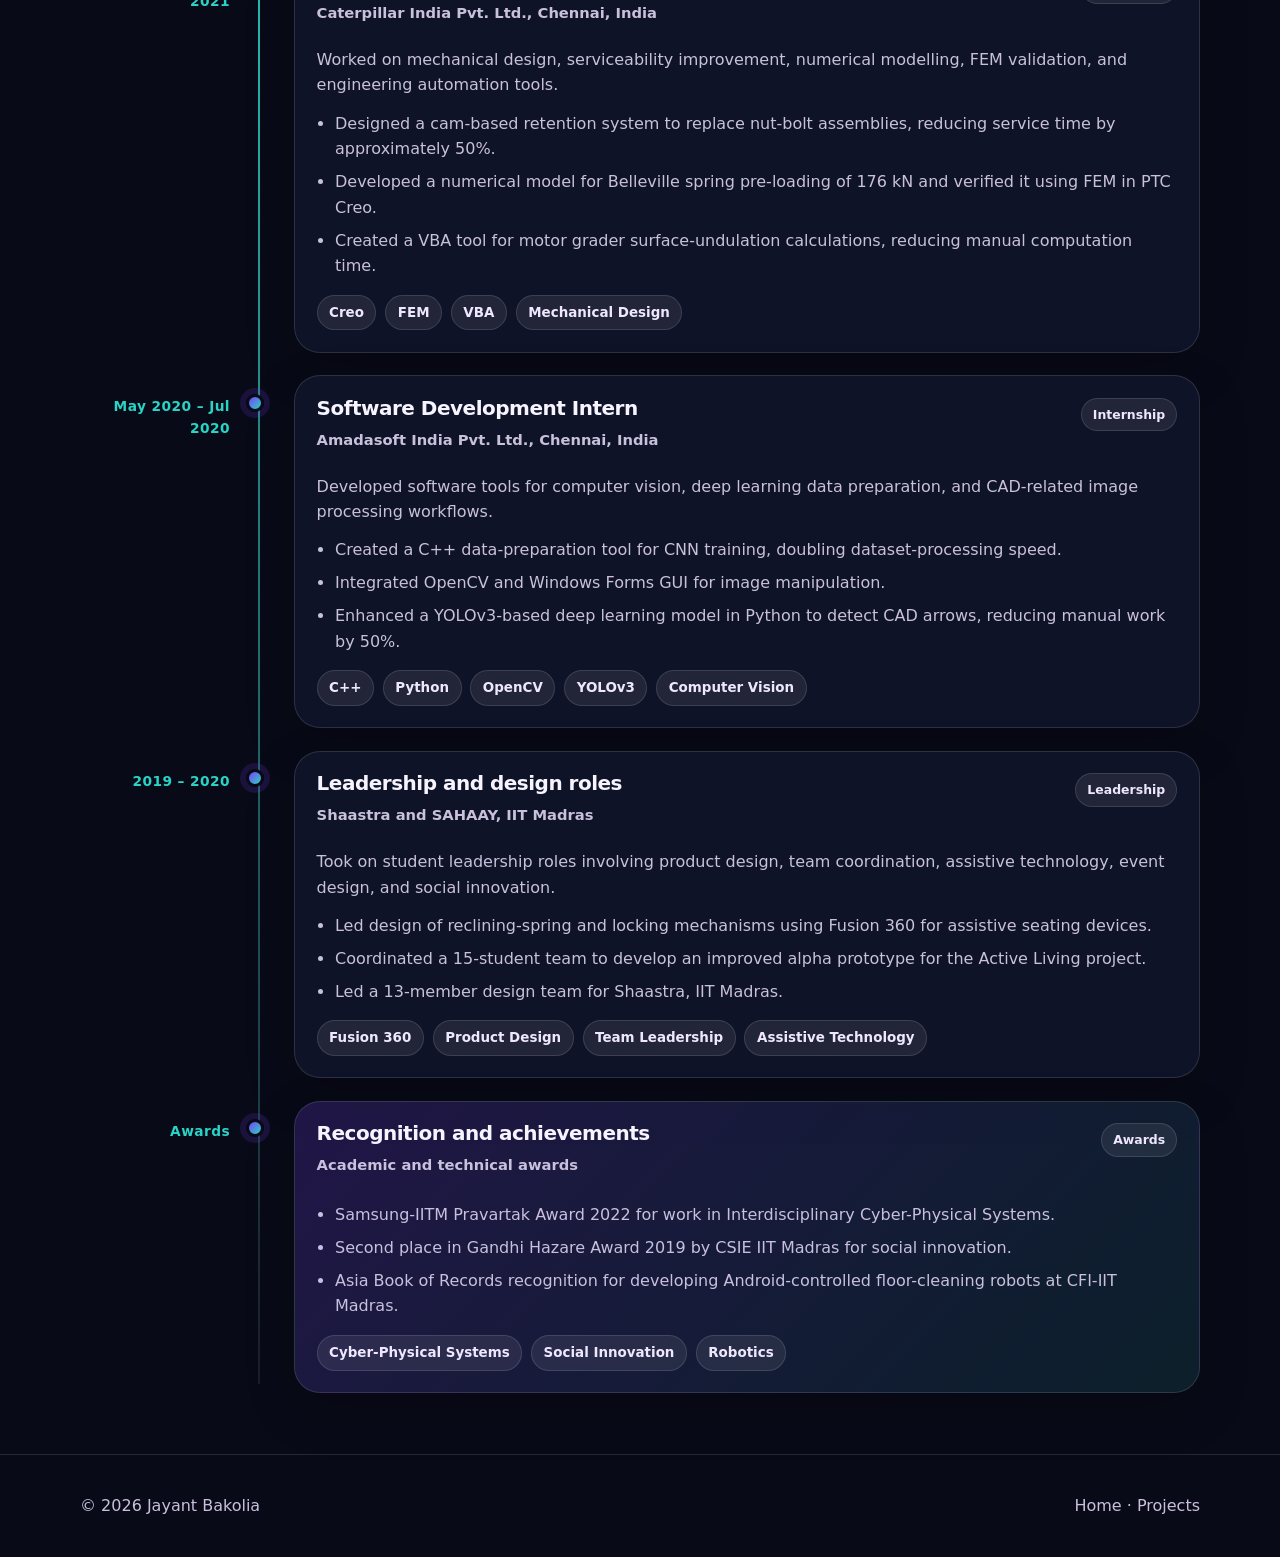
==== commit 3f18b00b: "Force refresh CSS cache" ====
--- a/cv.html
+++ b/cv.html
@@ -5,7 +5,7 @@
   <meta name="viewport" content="width=device-width, initial-scale=1" />
   <title>CV | Jayant Bakolia</title>
   <meta name="description" content="CV summary for Jayant Bakolia: MSc Robotics, ROS 2, C++, Python, simulation, mechanical engineering, and software development." />
-  <link rel="stylesheet" href="assets/css/style.css?v=3">
+  <link rel="stylesheet" href="assets/css/styles.css?v=3">
 </head>
 <body>
   <a class="skip-link" href="#main">Skip to content</a>
--- a/assets/css/styles.css
+++ b/assets/css/styles.css
@@ -0,0 +1,763 @@
+:root {
+  --bg: #080A17;
+  --panel: #11162B;
+  --panel-2: #171D36;
+  --text: #F7F4FF;
+  --muted: #C8C0DD;
+  --soft: #EEE7FF;
+  --accent: #7A42F4;
+  --accent-2: #29D3C5;
+  --accent-3: #FF5C8A;
+  --border: rgba(255,255,255,0.12);
+  --shadow: 0 24px 70px rgba(0,0,0,0.35);
+}
+
+* {
+  box-sizing: border-box;
+}
+
+html {
+  scroll-behavior: smooth;
+}
+
+body {
+  margin: 0;
+  font-family: Inter, ui-sans-serif, system-ui, -apple-system, BlinkMacSystemFont, "Segoe UI", sans-serif;
+  background:
+    radial-gradient(circle at top left, rgba(122,66,244,0.35), transparent 36rem),
+    radial-gradient(circle at top right, rgba(41,211,197,0.22), transparent 28rem),
+    var(--bg);
+  color: var(--text);
+  line-height: 1.6;
+}
+
+a {
+  color: inherit;
+  text-decoration: none;
+}
+
+img,
+video {
+  max-width: 100%;
+  display: block;
+}
+
+.container {
+  width: min(1120px, calc(100% - 40px));
+  margin: 0 auto;
+}
+
+.skip-link {
+  position: absolute;
+  left: -999px;
+  top: 0;
+  background: var(--accent);
+  padding: 0.6rem 1rem;
+  z-index: 100;
+}
+
+.skip-link:focus {
+  left: 1rem;
+  top: 1rem;
+}
+
+/* ================= HEADER ================= */
+
+.site-header {
+  position: sticky;
+  top: 0;
+  z-index: 40;
+  backdrop-filter: blur(16px);
+  background: rgba(8, 10, 23, 0.78);
+  border-bottom: 1px solid var(--border);
+}
+
+.navbar {
+  display: flex;
+  align-items: center;
+  justify-content: space-between;
+  min-height: 72px;
+  gap: 1rem;
+}
+
+.brand {
+  display: flex;
+  align-items: center;
+  gap: 0.8rem;
+  font-weight: 800;
+  letter-spacing: -0.03em;
+}
+
+.brand-mark {
+  width: 42px;
+  height: 42px;
+  display: grid;
+  place-items: center;
+  border-radius: 14px;
+  background: linear-gradient(135deg, var(--accent), var(--accent-2));
+  color: #fff;
+  box-shadow: 0 10px 26px rgba(122,66,244,.35);
+}
+
+.nav-links {
+  display: flex;
+  align-items: center;
+  gap: 0.45rem;
+  color: var(--muted);
+  font-size: 0.92rem;
+}
+
+.nav-links a {
+  padding: .45rem .7rem;
+  border-radius: 999px;
+}
+
+.nav-links a:hover,
+.nav-links a.active {
+  background: rgba(255,255,255,0.08);
+  color: var(--text);
+}
+
+.mobile-toggle {
+  display: none;
+  border: 0;
+  color: var(--text);
+  background: rgba(255,255,255,.08);
+  padding: .7rem .8rem;
+  border-radius: 12px;
+}
+
+/* ================= TYPOGRAPHY ================= */
+
+.eyebrow {
+  display: inline-block;
+  color: var(--accent-2);
+  text-transform: uppercase;
+  letter-spacing: .18em;
+  font-weight: 800;
+  font-size: .76rem;
+  margin: 0 0 .7rem;
+}
+
+h1,
+h2,
+h3 {
+  line-height: 1.08;
+  margin: 0 0 1rem;
+  letter-spacing: -0.045em;
+}
+
+h1 {
+  font-size: clamp(3rem, 6.5vw, 5.4rem);
+  max-width: 900px;
+}
+
+h2 {
+  font-size: clamp(2rem, 3.4vw, 3rem);
+  max-width: 560px;
+}
+
+h3 {
+  font-size: 1.25rem;
+  letter-spacing: -0.025em;
+}
+
+.lead {
+  color: var(--soft);
+  font-size: clamp(1.05rem, 1.7vw, 1.28rem);
+  max-width: 760px;
+}
+
+/* ================= HERO ================= */
+
+.hero {
+  padding: 5.5rem 0 3rem;
+}
+
+.hero-grid {
+  display: grid;
+  grid-template-columns: 1.25fr .75fr;
+  gap: 3rem;
+  align-items: center;
+}
+
+.hero-actions,
+.card-actions,
+.button-row {
+  display: flex;
+  flex-wrap: wrap;
+  gap: .8rem;
+  margin-top: 1.6rem;
+}
+
+.btn {
+  display: inline-flex;
+  align-items: center;
+  justify-content: center;
+  gap: .5rem;
+  min-height: 44px;
+  padding: .78rem 1.08rem;
+  border-radius: 999px;
+  border: 1px solid var(--border);
+  font-weight: 750;
+  transition: .2s ease;
+}
+
+.btn.primary {
+  background: linear-gradient(135deg, var(--accent), #9F7CFF);
+  color: #fff;
+  border: 0;
+  box-shadow: 0 16px 35px rgba(122,66,244,.35);
+}
+
+.btn.secondary {
+  background: rgba(255,255,255,.08);
+  color: var(--text);
+}
+
+.btn.ghost {
+  color: var(--muted);
+  background: transparent;
+}
+
+.btn:hover {
+  transform: translateY(-2px);
+}
+
+/* ================= PROFILE CARD ================= */
+
+.profile-card {
+  background: linear-gradient(180deg, rgba(255,255,255,.12), rgba(255,255,255,.04));
+  padding: 1rem;
+  border: 1px solid var(--border);
+  border-radius: 32px;
+  box-shadow: var(--shadow);
+}
+
+.profile-card img {
+  border-radius: 26px;
+  aspect-ratio: 1;
+  object-fit: cover;
+  background: var(--panel);
+}
+
+.profile-meta {
+  display: grid;
+  grid-template-columns: repeat(2, 1fr);
+  gap: .7rem;
+  margin-top: .9rem;
+}
+
+.meta-pill {
+  padding: .75rem;
+  border-radius: 18px;
+  background: rgba(255,255,255,.08);
+  border: 1px solid var(--border);
+}
+
+.meta-pill strong {
+  display: block;
+  font-size: 1.18rem;
+}
+
+.meta-pill span {
+  color: var(--muted);
+  font-size: .84rem;
+}
+
+/* ================= SECTIONS ================= */
+
+.section {
+  padding: 3.8rem 0;
+}
+
+.section:first-of-type {
+  padding-top: 4.5rem;
+}
+
+.section-header {
+  display: grid;
+  grid-template-columns: minmax(260px, 0.8fr) minmax(320px, 1.1fr);
+  align-items: end;
+  gap: 3rem;
+  margin-bottom: 2rem;
+}
+
+.section-header h2 {
+  margin-bottom: 0;
+}
+
+.section-header > p,
+.section-header .section-copy {
+  max-width: 620px;
+  color: var(--muted);
+  margin: 0;
+  font-size: 1rem;
+  line-height: 1.7;
+}
+
+.section-header .eyebrow {
+  color: var(--accent-2);
+  font-size: .76rem;
+  margin-bottom: .65rem;
+}
+
+/* ================= GRIDS AND CARDS ================= */
+
+.grid {
+  display: grid;
+  gap: 1.1rem;
+}
+
+.grid.two {
+  grid-template-columns: repeat(2, minmax(0, 1fr));
+}
+
+.grid.three {
+  grid-template-columns: repeat(3, minmax(0, 1fr));
+}
+
+.card {
+  background: rgba(17,22,43,0.84);
+  border: 1px solid var(--border);
+  border-radius: 24px;
+  padding: 1.35rem;
+  box-shadow: 0 18px 50px rgba(0,0,0,.18);
+}
+
+.card.highlight {
+  background: linear-gradient(135deg, rgba(122,66,244,.22), rgba(41,211,197,.11));
+}
+
+.card p {
+  color: var(--muted);
+  margin-top: .4rem;
+}
+
+.card ul {
+  color: var(--muted);
+  padding-left: 1.15rem;
+}
+
+.card h3 {
+  margin-bottom: .9rem;
+}
+
+/* ================= TAGS / SKILLS ================= */
+
+.tag-list {
+  display: flex;
+  flex-wrap: wrap;
+  gap: .55rem;
+  margin-top: 1rem;
+}
+
+.tag {
+  display: inline-flex;
+  align-items: center;
+  padding: .38rem .72rem;
+  border-radius: 999px;
+  background: rgba(255,255,255,.08);
+  color: var(--soft);
+  border: 1px solid var(--border);
+  font-size: .84rem;
+  font-weight: 650;
+}
+
+/* ================= PROJECT CARDS ================= */
+
+.project-card {
+  padding: 0;
+  overflow: hidden;
+}
+
+.project-card img,
+.project-card video {
+  width: 100%;
+  aspect-ratio: 16/9;
+  object-fit: cover;
+  background: #0E1328;
+}
+
+.project-card .content {
+  padding: 1.25rem;
+}
+
+.project-card .mini-meta {
+  display: flex;
+  flex-wrap: wrap;
+  gap: .45rem;
+  margin: .8rem 0;
+}
+
+.mini-meta span {
+  background: rgba(41,211,197,.12);
+  color: #CFFFFB;
+  padding: .3rem .56rem;
+  border-radius: 999px;
+  font-size: .8rem;
+}
+
+/* ================= TIMELINE ================= */
+
+.timeline {
+  position: relative;
+  padding-left: 1.3rem;
+}
+
+.timeline::before {
+  content: "";
+  position: absolute;
+  left: 0;
+  top: .4rem;
+  bottom: .4rem;
+  width: 2px;
+  background: linear-gradient(var(--accent), var(--accent-2));
+}
+
+.timeline-item {
+  margin: 0 0 1.2rem;
+  padding-left: 1rem;
+}
+
+.timeline-item::marker {
+  color: var(--accent);
+}
+
+/* ================= ENHANCED TIMELINE ================= */
+
+.timeline-enhanced {
+  position: relative;
+  display: grid;
+  gap: 1.4rem;
+  margin-top: 2rem;
+}
+
+.timeline-enhanced::before {
+  content: "";
+  position: absolute;
+  left: 178px;
+  top: 0.6rem;
+  bottom: 0.6rem;
+  width: 2px;
+  background: linear-gradient(
+    180deg,
+    var(--accent),
+    var(--accent-2),
+    rgba(255,255,255,0.08)
+  );
+}
+
+.timeline-entry {
+  position: relative;
+  display: grid;
+  grid-template-columns: 150px 32px 1fr;
+  gap: 1rem;
+  align-items: start;
+}
+
+.timeline-date {
+  color: var(--accent-2);
+  font-size: 0.86rem;
+  font-weight: 800;
+  letter-spacing: 0.03em;
+  padding-top: 1.2rem;
+  text-align: right;
+}
+
+.timeline-dot {
+  position: relative;
+  width: 18px;
+  height: 18px;
+  margin-top: 1.15rem;
+  border-radius: 50%;
+  background: linear-gradient(135deg, var(--accent), var(--accent-2));
+  border: 3px solid var(--bg);
+  box-shadow: 0 0 0 6px rgba(122,66,244,0.16);
+  z-index: 2;
+}
+
+.timeline-card {
+  background: rgba(17,22,43,0.84);
+  border: 1px solid var(--border);
+  border-radius: 26px;
+  padding: 1.35rem;
+  box-shadow: 0 18px 50px rgba(0,0,0,.18);
+}
+
+.timeline-card.highlight {
+  background: linear-gradient(135deg, rgba(122,66,244,.22), rgba(41,211,197,.11));
+}
+
+.timeline-top {
+  display: flex;
+  justify-content: space-between;
+  align-items: flex-start;
+  gap: 1rem;
+  margin-bottom: 0.6rem;
+}
+
+.timeline-top h3 {
+  margin-bottom: 0.25rem;
+}
+
+.timeline-org {
+  margin: 0;
+  color: var(--accent-2);
+  font-size: 0.92rem;
+  font-weight: 650;
+}
+
+.timeline-type {
+  display: inline-flex;
+  align-items: center;
+  white-space: nowrap;
+  padding: 0.35rem 0.7rem;
+  border-radius: 999px;
+  background: rgba(255,255,255,0.08);
+  border: 1px solid var(--border);
+  color: var(--soft);
+  font-size: 0.78rem;
+  font-weight: 750;
+}
+
+.timeline-card p {
+  color: var(--muted);
+  margin: 0.5rem 0 0.8rem;
+}
+
+.timeline-card ul {
+  margin: 0.8rem 0 0;
+  padding-left: 1.15rem;
+  color: var(--muted);
+}
+
+.timeline-card li {
+  margin-bottom: 0.45rem;
+}
+
+.timeline-card .tag-list {
+  margin-top: 1rem;
+}
+
+/* Mobile timeline */
+@media (max-width: 760px) {
+  .timeline-enhanced::before {
+    left: 8px;
+  }
+
+  .timeline-entry {
+    grid-template-columns: 22px 1fr;
+    gap: 0.8rem;
+  }
+
+  .timeline-date {
+    grid-column: 2;
+    text-align: left;
+    padding-top: 0;
+    margin-bottom: -0.4rem;
+  }
+
+  .timeline-dot {
+    grid-column: 1;
+    grid-row: 1 / span 2;
+    width: 16px;
+    height: 16px;
+    margin-top: 0.2rem;
+  }
+
+  .timeline-card {
+    grid-column: 2;
+    padding: 1.1rem;
+    border-radius: 22px;
+  }
+
+  .timeline-top {
+    flex-direction: column;
+    gap: 0.6rem;
+  }
+
+  .timeline-type {
+    width: fit-content;
+  }
+}
+
+/* ================= MEDIA / EVIDENCE ================= */
+
+.media-grid {
+  display: grid;
+  grid-template-columns: 1.1fr .9fr;
+  gap: 1rem;
+  align-items: start;
+}
+
+.media-frame {
+  background: rgba(255,255,255,.06);
+  border: 1px solid var(--border);
+  border-radius: 24px;
+  overflow: hidden;
+}
+
+.media-caption {
+  padding: .75rem .9rem;
+  color: var(--muted);
+  font-size: .9rem;
+}
+
+.evidence-list {
+  display: grid;
+  gap: .7rem;
+}
+
+.evidence-link {
+  padding: .8rem 1rem;
+  border: 1px solid var(--border);
+  border-radius: 16px;
+  background: rgba(255,255,255,.06);
+  color: var(--soft);
+}
+
+.evidence-link:hover {
+  border-color: rgba(41,211,197,.55);
+}
+
+/* ================= TABLES ================= */
+
+.table-wrap {
+  overflow: auto;
+  border: 1px solid var(--border);
+  border-radius: 22px;
+}
+
+table {
+  width: 100%;
+  border-collapse: collapse;
+  min-width: 760px;
+}
+
+th,
+td {
+  padding: 1rem;
+  text-align: left;
+  border-bottom: 1px solid var(--border);
+  vertical-align: top;
+}
+
+th {
+  background: rgba(255,255,255,.08);
+  color: var(--soft);
+}
+
+td {
+  color: var(--muted);
+}
+
+/* ================= FOOTER ================= */
+
+.footer {
+  padding: 2.4rem 0;
+  border-top: 1px solid var(--border);
+  color: var(--muted);
+}
+
+.footer-grid {
+  display: flex;
+  justify-content: space-between;
+  gap: 1rem;
+  flex-wrap: wrap;
+}
+
+.small {
+  font-size: .92rem;
+  color: var(--muted);
+}
+
+.notice {
+  border-left: 4px solid var(--accent-2);
+  background: rgba(41,211,197,.08);
+  padding: 1rem;
+  border-radius: 16px;
+  color: var(--soft);
+}
+
+/* ================= RESPONSIVE ================= */
+
+@media (max-width: 900px) {
+  .hero {
+    padding-top: 3.8rem;
+  }
+
+  .hero-grid,
+  .grid.two,
+  .grid.three,
+  .media-grid {
+    grid-template-columns: 1fr;
+  }
+
+  .section {
+    padding: 3rem 0;
+  }
+
+  .section-header {
+    grid-template-columns: 1fr;
+    gap: 1rem;
+    margin-bottom: 1.5rem;
+  }
+
+  h1 {
+    font-size: clamp(2.6rem, 12vw, 4rem);
+  }
+
+  h2 {
+    font-size: clamp(2rem, 8vw, 2.7rem);
+  }
+
+  .mobile-toggle {
+    display: inline-flex;
+  }
+
+  .nav-links {
+    display: none;
+    position: absolute;
+    top: 72px;
+    left: 18px;
+    right: 18px;
+    flex-direction: column;
+    align-items: stretch;
+    padding: 1rem;
+    border: 1px solid var(--border);
+    background: rgba(8,10,23,.96);
+    border-radius: 22px;
+  }
+
+  .nav-links.open {
+    display: flex;
+  }
+}
+
+@media (max-width: 560px) {
+  .container {
+    width: min(100% - 28px, 1120px);
+  }
+
+  .hero {
+    padding: 3rem 0 2rem;
+  }
+
+  .section {
+    padding: 2.6rem 0;
+  }
+
+  .card {
+    padding: 1.1rem;
+    border-radius: 20px;
+  }
+
+  .profile-meta {
+    grid-template-columns: 1fr;
+  }
+
+  .btn {
+    width: 100%;
+  }
+}
